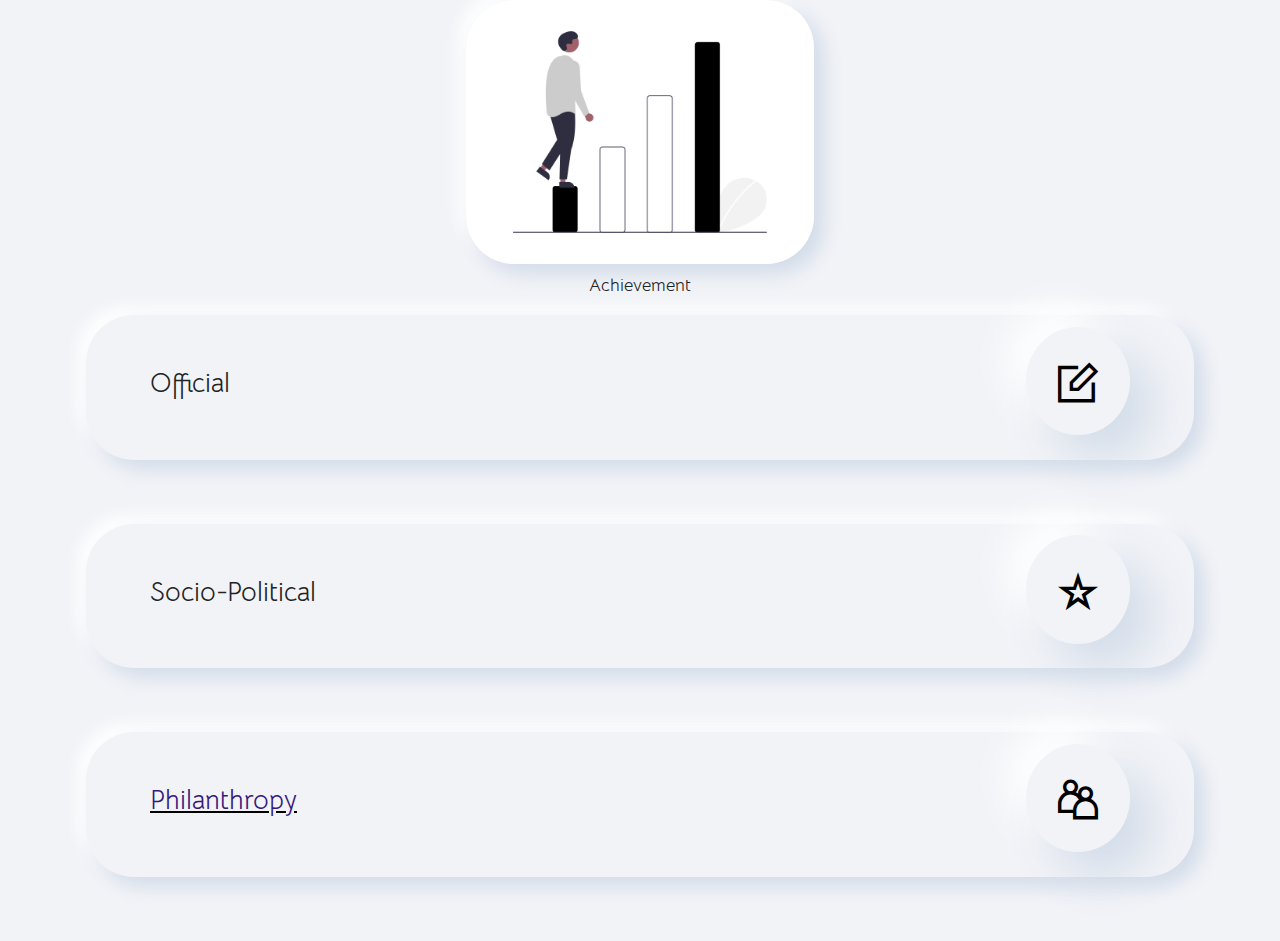
==== malami.html @ 163a373d "Add files via upload" ====
<!DOCTYPE html>
<html  lang="en">
<head>
  
  <meta charset="UTF-8">
  <meta http-equiv="X-UA-Compatible" content="IE=edge">
  
  <meta name="viewport" content="width=device-width, initial-scale=1, minimum-scale=1">
  <link rel="shortcut icon" href="assets/images/logo5.png" type="image/x-icon">
  <meta name="description" content="">
  
  
  <title>Achievements | Abubakar Malami SAN</title>
  <link rel="stylesheet" href="assets/web/assets/mobirise-icons2/mobirise2.css">
  <link rel="stylesheet" href="assets/tether/tether.min.css">
  <link rel="stylesheet" href="assets/bootstrap/css/bootstrap.min.css">
  <link rel="stylesheet" href="assets/bootstrap/css/bootstrap-grid.min.css">
  <link rel="stylesheet" href="assets/bootstrap/css/bootstrap-reboot.min.css">
  <link rel="stylesheet" href="assets/theme/css/style.css">
  <link rel="preload" href="https://fonts.googleapis.com/css?family=Bellota+Text:300,300i,400,400i,700,700i&display=swap" as="style" onload="this.onload=null;this.rel='stylesheet'">
  <noscript><link rel="stylesheet" href="https://fonts.googleapis.com/css?family=Bellota+Text:300,300i,400,400i,700,700i&display=swap"></noscript>
  <link rel="preload" as="style" href="assets/mobirise/css/mbr-additional.css"><link rel="stylesheet" href="assets/mobirise/css/mbr-additional.css" type="text/css">
  
  
  
  

</head>
<body>
  
  <section class="image1 cid-szQvU9MzqO" id="image01-j">
    
    
    <div class="container">
        <div class="row justify-content-center">
            <div class="col-12 col-lg-4">
                <div class="image-wrapper">
                    <img src="assets/images/undraw-stepping-up-g6oo-890x676.png" alt="">
                    <p class="mbr-description mbr-fonts-style mt-2 align-center display-4">
                        Achievement</p>
                </div>
            </div>
        </div>
    </div>
</section>

<section class="clients2 cid-szQvR6NR5i" id="clients02-i">
    
    
    <div class="container">
        <div class="row justify-content-center">
            <div class="col-12">
                

            </div>
            <div class="card col-12 col-md-12 col-lg-12">
                <div class="card-wrapper">

                    <div class="card-box">
                        <h4 class="card-title mbr-fonts-style mb-2 display-5"><a href="malami-official.html" class="text-black text-primary">Official</a></h4>
                        
                    </div>

                    <a href="malami-official.html"><span class="mbr-iconfont m-auto mobi-mbri-edit mobi-mbri"></span></a>


                </div>
            </div>
            <div class="card col-12 col-md-12 col-lg-12">
                <div class="card-wrapper">

                    <div class="card-box">
                        <h4 class="card-title mbr-fonts-style mb-2 display-5"><a href="malami-political.html" class="text-black">Socio-Political</a></h4>
                        
                    </div>
                    <a href="malami-political.html"><span class="mbr-iconfont m-auto mobi-mbri-star mobi-mbri"></span></a>
                </div>
            </div>
            <div class="card col-12 col-md-12 col-lg-12">
                <div class="card-wrapper">

                    <div class="card-box">
                        <h4 class="card-title mbr-fonts-style mb-2 display-5"><u><a href="malami-philantrophy.html" class="text-primary">Philanthropy</a></u><br></h4>
                        
                    </div>
                    <a href="malami-philantrophy.html"><span class="mbr-iconfont m-auto mobi-mbri-users mobi-mbri"></span></a>
                </div>
            </div>


        </div>
    </div>
</section>


<script src="assets/web/assets/jquery/jquery.min.js"></script>
  <script src="assets/popper/popper.min.js"></script>
  <script src="assets/tether/tether.min.js"></script>
  <script src="assets/bootstrap/js/bootstrap.min.js"></script>
  <script src="assets/smoothscroll/smooth-scroll.js"></script>
  <script src="assets/theme/js/script.js"></script>
  
  
  

</body>
</html>
---- assets/web/assets/mobirise-icons2/mobirise2.css ----
@font-face {
  font-family: 'Moririse2';
  font-display: swap;
  src:  url('mobirise2.eot?f2bix4');
  src:  url('mobirise2.eot?f2bix4#iefix') format('embedded-opentype'),
    url('mobirise2.ttf?f2bix4') format('truetype'),
    url('mobirise2.woff?f2bix4') format('woff'),
    url('mobirise2.svg?f2bix4#mobirise2') format('svg');
  font-weight: normal;
  font-style: normal;
}

[class^="mobi-"], [class*=" mobi-"] {
  /* use !important to prevent issues with browser extensions that change fonts */
  font-family: 'Moririse2' !important;
  speak: none;
  font-style: normal;
  font-weight: normal;
  font-variant: normal;
  text-transform: none;
  line-height: 1;

  /* Better Font Rendering =========== */
  -webkit-font-smoothing: antialiased;
  -moz-osx-font-smoothing: grayscale;
}

.mobi-mbri-add-submenu:before {
  content: "\e900";
}
.mobi-mbri-alert:before {
  content: "\e901";
}
.mobi-mbri-align-center:before {
  content: "\e902";
}
.mobi-mbri-align-justify:before {
  content: "\e903";
}
.mobi-mbri-align-left:before {
  content: "\e904";
}
.mobi-mbri-align-right:before {
  content: "\e905";
}
.mobi-mbri-android:before {
  content: "\e906";
}
.mobi-mbri-apple:before {
  content: "\e907";
}
.mobi-mbri-arrow-down:before {
  content: "\e908";
}
.mobi-mbri-arrow-next:before {
  content: "\e909";
}
.mobi-mbri-arrow-prev:before {
  content: "\e90a";
}
.mobi-mbri-arrow-up:before {
  content: "\e90b";
}
.mobi-mbri-bold:before {
  content: "\e90c";
}
.mobi-mbri-bookmark:before {
  content: "\e90d";
}
.mobi-mbri-bootstrap:before {
  content: "\e90e";
}
.mobi-mbri-briefcase:before {
  content: "\e90f";
}
.mobi-mbri-browse:before {
  content: "\e910";
}
.mobi-mbri-bulleted-list:before {
  content: "\e911";
}
.mobi-mbri-calendar:before {
  content: "\e912";
}
.mobi-mbri-camera:before {
  content: "\e913";
}
.mobi-mbri-cart-add:before {
  content: "\e914";
}
.mobi-mbri-cart-full:before {
  content: "\e915";
}
.mobi-mbri-cash:before {
  content: "\e916";
}
.mobi-mbri-change-style:before {
  content: "\e917";
}
.mobi-mbri-chat:before {
  content: "\e918";
}
.mobi-mbri-clock:before {
  content: "\e919";
}
.mobi-mbri-close:before {
  content: "\e91a";
}
.mobi-mbri-cloud:before {
  content: "\e91b";
}
.mobi-mbri-code:before {
  content: "\e91c";
}
.mobi-mbri-contact-form:before {
  content: "\e91d";
}
.mobi-mbri-credit-card:before {
  content: "\e91e";
}
.mobi-mbri-cursor-click:before {
  content: "\e91f";
}
.mobi-mbri-cust-feedback:before {
  content: "\e920";
}
.mobi-mbri-database:before {
  content: "\e921";
}
.mobi-mbri-delivery:before {
  content: "\e922";
}
.mobi-mbri-desktop:before {
  content: "\e923";
}
.mobi-mbri-devices:before {
  content: "\e924";
}
.mobi-mbri-down:before {
  content: "\e925";
}
.mobi-mbri-download-2:before {
  content: "\e926";
}
.mobi-mbri-download:before {
  content: "\e927";
}
.mobi-mbri-drag-n-drop-2:before {
  content: "\e928";
}
.mobi-mbri-drag-n-drop:before {
  content: "\e929";
}
.mobi-mbri-edit-2:before {
  content: "\e92a";
}
.mobi-mbri-edit:before {
  content: "\e92b";
}
.mobi-mbri-error:before {
  content: "\e92c";
}
.mobi-mbri-extension:before {
  content: "\e92d";
}
.mobi-mbri-features:before {
  content: "\e92e";
}
.mobi-mbri-file:before {
  content: "\e92f";
}
.mobi-mbri-flag:before {
  content: "\e930";
}
.mobi-mbri-folder:before {
  content: "\e931";
}
.mobi-mbri-gift:before {
  content: "\e932";
}
.mobi-mbri-github:before {
  content: "\e933";
}
.mobi-mbri-globe-2:before {
  content: "\e934";
}
.mobi-mbri-globe:before {
  content: "\e935";
}
.mobi-mbri-growing-chart:before {
  content: "\e936";
}
.mobi-mbri-hearth:before {
  content: "\e937";
}
.mobi-mbri-help:before {
  content: "\e938";
}
.mobi-mbri-home:before {
  content: "\e939";
}
.mobi-mbri-hot-cup:before {
  content: "\e93a";
}
.mobi-mbri-idea:before {
  content: "\e93b";
}
.mobi-mbri-image-gallery:before {
  content: "\e93c";
}
.mobi-mbri-image-slider:before {
  content: "\e93d";
}
.mobi-mbri-info:before {
  content: "\e93e";
}
.mobi-mbri-italic:before {
  content: "\e93f";
}
.mobi-mbri-key:before {
  content: "\e940";
}
.mobi-mbri-laptop:before {
  content: "\e941";
}
.mobi-mbri-layers:before {
  content: "\e942";
}
.mobi-mbri-left-right:before {
  content: "\e943";
}
.mobi-mbri-left:before {
  content: "\e944";
}
.mobi-mbri-letter:before {
  content: "\e945";
}
.mobi-mbri-like:before {
  content: "\e946";
}
.mobi-mbri-link:before {
  content: "\e947";
}
.mobi-mbri-lock:before {
  content: "\e948";
}
.mobi-mbri-login:before {
  content: "\e949";
}
.mobi-mbri-logout:before {
  content: "\e94a";
}
.mobi-mbri-magic-stick:before {
  content: "\e94b";
}
.mobi-mbri-map-pin:before {
  content: "\e94c";
}
.mobi-mbri-menu:before {
  content: "\e94d";
}
.mobi-mbri-mobile-2:before {
  content: "\e94e";
}
.mobi-mbri-mobile-horizontal:before {
  content: "\e94f";
}
.mobi-mbri-mobile:before {
  content: "\e950";
}
.mobi-mbri-mobirise:before {
  content: "\e951";
}
.mobi-mbri-more-horizontal:before {
  content: "\e952";
}
.mobi-mbri-more-vertical:before {
  content: "\e953";
}
.mobi-mbri-music:before {
  content: "\e954";
}
.mobi-mbri-new-file:before {
  content: "\e955";
}
.mobi-mbri-numbered-list:before {
  content: "\e956";
}
.mobi-mbri-opened-folder:before {
  content: "\e957";
}
.mobi-mbri-pages:before {
  content: "\e958";
}
.mobi-mbri-paper-plane:before {
  content: "\e959";
}
.mobi-mbri-paperclip:before {
  content: "\e95a";
}
.mobi-mbri-phone:before {
  content: "\e95b";
}
.mobi-mbri-photo:before {
  content: "\e95c";
}
.mobi-mbri-photos:before {
  content: "\e95d";
}
.mobi-mbri-pin:before {
  content: "\e95e";
}
.mobi-mbri-play:before {
  content: "\e95f";
}
.mobi-mbri-plus:before {
  content: "\e960";
}
.mobi-mbri-preview:before {
  content: "\e961";
}
.mobi-mbri-print:before {
  content: "\e962";
}
.mobi-mbri-protect:before {
  content: "\e963";
}
.mobi-mbri-question:before {
  content: "\e964";
}
.mobi-mbri-quote-left:before {
  content: "\e965";
}
.mobi-mbri-quote-right:before {
  content: "\e966";
}
.mobi-mbri-redo:before {
  content: "\e967";
}
.mobi-mbri-refresh:before {
  content: "\e968";
}
.mobi-mbri-responsive-2:before {
  content: "\e969";
}
.mobi-mbri-responsive:before {
  content: "\e96a";
}
.mobi-mbri-right:before {
  content: "\e96b";
}
.mobi-mbri-rocket:before {
  content: "\e96c";
}
.mobi-mbri-sad-face:before {
  content: "\e96d";
}
.mobi-mbri-sale:before {
  content: "\e96e";
}
.mobi-mbri-save:before {
  content: "\e96f";
}
.mobi-mbri-search:before {
  content: "\e970";
}
.mobi-mbri-setting-2:before {
  content: "\e971";
}
.mobi-mbri-setting-3:before {
  content: "\e972";
}
.mobi-mbri-setting:before {
  content: "\e973";
}
.mobi-mbri-share:before {
  content: "\e974";
}
.mobi-mbri-shopping-bag:before {
  content: "\e975";
}
.mobi-mbri-shopping-basket:before {
  content: "\e976";
}
.mobi-mbri-shopping-cart:before {
  content: "\e977";
}
.mobi-mbri-sites:before {
  content: "\e978";
}
.mobi-mbri-smile-face:before {
  content: "\e979";
}
.mobi-mbri-speed:before {
  content: "\e97a";
}
.mobi-mbri-star:before {
  content: "\e97b";
}
.mobi-mbri-success:before {
  content: "\e97c";
}
.mobi-mbri-sun:before {
  content: "\e97d";
}
.mobi-mbri-sun2:before {
  content: "\e97e";
}
.mobi-mbri-tablet-vertical:before {
  content: "\e97f";
}
.mobi-mbri-tablet:before {
  content: "\e980";
}
.mobi-mbri-target:before {
  content: "\e981";
}
.mobi-mbri-timer:before {
  content: "\e982";
}
.mobi-mbri-to-ftp:before {
  content: "\e983";
}
.mobi-mbri-to-local-drive:before {
  content: "\e984";
}
.mobi-mbri-touch-swipe:before {
  content: "\e985";
}
.mobi-mbri-touch:before {
  content: "\e986";
}
.mobi-mbri-trash:before {
  content: "\e987";
}
.mobi-mbri-underline:before {
  content: "\e988";
}
.mobi-mbri-undo:before {
  content: "\e989";
}
.mobi-mbri-unlink:before {
  content: "\e98a";
}
.mobi-mbri-unlock:before {
  content: "\e98b";
}
.mobi-mbri-up-down:before {
  content: "\e98c";
}
.mobi-mbri-up:before {
  content: "\e98d";
}
.mobi-mbri-update:before {
  content: "\e98e";
}
.mobi-mbri-upload-2:before {
  content: "\e98f";
}
.mobi-mbri-upload:before {
  content: "\e990";
}
.mobi-mbri-user-2:before {
  content: "\e991";
}
.mobi-mbri-user:before {
  content: "\e992";
}
.mobi-mbri-users:before {
  content: "\e993";
}
.mobi-mbri-video-play:before {
  content: "\e994";
}
.mobi-mbri-video:before {
  content: "\e995";
}
.mobi-mbri-watch:before {
  content: "\e996";
}
.mobi-mbri-website-theme-2:before {
  content: "\e997";
}
.mobi-mbri-website-theme:before {
  content: "\e998";
}
.mobi-mbri-wifi:before {
  content: "\e999";
}
.mobi-mbri-windows:before {
  content: "\e99a";
}
.mobi-mbri-zoom-in:before {
  content: "\e99b";
}
.mobi-mbri-zoom-out:before {
  content: "\e99c";
}
---- assets/theme/css/style.css ----
@charset "UTF-8";
section {
  background-color: #ffffff;
}

body {
  font-style: normal;
  line-height: 1.5;
  font-weight: 400;
  color: #232323;
  position: relative;
}

section,
.container,
.container-fluid {
  position: relative;
  word-wrap: break-word;
}

a.mbr-iconfont:hover {
  text-decoration: none;
}

.article .lead p,
.article .lead ul,
.article .lead ol,
.article .lead pre,
.article .lead blockquote {
  margin-bottom: 0;
}

a {
  font-style: normal;
  font-weight: 400;
  cursor: pointer;
}
a, a:hover {
  text-decoration: none;
}

.mbr-section-title {
  font-style: normal;
  line-height: 1.3;
}

.mbr-section-subtitle {
  line-height: 1.3;
}

.mbr-text {
  font-style: normal;
  line-height: 1.7;
}

h1,
h2,
h3,
h4,
h5,
h6,
.display-1,
.display-2,
.display-4,
.display-5,
.display-7,
span,
p,
a {
  line-height: 1;
  word-break: break-word;
  word-wrap: break-word;
  font-weight: 400;
}

b,
strong {
  font-weight: bold;
}

input:-webkit-autofill, input:-webkit-autofill:hover, input:-webkit-autofill:focus, input:-webkit-autofill:active {
  transition-delay: 9999s;
  -webkit-transition-property: background-color, color;
  transition-property: background-color, color;
}

textarea[type=hidden] {
  display: none;
}

section {
  background-position: 50% 50%;
  background-repeat: no-repeat;
  background-size: cover;
}
section .mbr-background-video,
section .mbr-background-video-preview {
  position: absolute;
  bottom: 0;
  left: 0;
  right: 0;
  top: 0;
}

.hidden {
  visibility: hidden;
}

.mbr-z-index20 {
  z-index: 20;
}

/*! Base colors */
.mbr-white {
  color: #ffffff;
}

.mbr-black {
  color: #111111;
}

.mbr-bg-white {
  background-color: #ffffff;
}

.mbr-bg-black {
  background-color: #000000;
}

/*! Text-aligns */
.align-left {
  text-align: left;
}

.align-center {
  text-align: center;
}

.align-right {
  text-align: right;
}
  @media (max-width: 767px) {
    .align-left, .align-right {
        text-align: center;
    }
}

/*! Font-weight  */
.mbr-light {
  font-weight: 300;
}

.mbr-regular {
  font-weight: 400;
}

.mbr-semibold {
  font-weight: 500;
}

.mbr-bold {
  font-weight: 700;
}

/*! Media  */
.media-content {
  flex-basis: 100%;
}

.media-container-row {
  display: flex;
  flex-direction: row;
  flex-wrap: wrap;
  justify-content: center;
  align-content: center;
  align-items: start;
}
.media-container-row .media-size-item {
  width: 400px;
}

.media-container-column {
  display: flex;
  flex-direction: column;
  flex-wrap: wrap;
  justify-content: center;
  align-content: center;
  align-items: stretch;
}
.media-container-column > * {
  width: 100%;
}

@media (min-width: 992px) {
  .media-container-row {
    flex-wrap: nowrap;
  }
}
figure {
  margin-bottom: 0;
  overflow: hidden;
}

figure[mbr-media-size] {
  transition: width 0.1s;
}

img,
iframe {
  display: block;
  width: 100%;
}

.card {
  background-color: transparent;
  border: none;
}

.card-box {
  width: 100%;
}

.card-img {
  text-align: center;
  flex-shrink: 0;
  -webkit-flex-shrink: 0;
}

.media {
  max-width: 100%;
  margin: 0 auto;
}

.mbr-figure {
  align-self: center;
}

.media-container > div {
  max-width: 100%;
}

.mbr-figure img,
.card-img img {
  width: 100%;
}

@media (max-width: 991px) {
  .media-size-item {
    width: auto !important;
  }

  .media {
    width: auto;
  }

  .mbr-figure {
    width: 100% !important;
  }
}
/*! Buttons */
.mbr-section-btn {
  margin-left: -0.6rem;
  margin-right: -0.6rem;
  font-size: 0;
}

.btn {
  font-weight: 700;
  border-width: 1px;
  font-style: normal;
  margin: 0.6rem 0.6rem;
  white-space: normal;
  transition: all 0.2s ease-in-out;
  display: inline-flex;
  align-items: center;
  justify-content: center;
  word-break: break-word;
}

.btn-sm {
  font-weight: 700;
  letter-spacing: 0px;
  transition: all 0.3s ease-in-out;
}

.btn-md {
  font-weight: 700;
  letter-spacing: 0px;
  transition: all 0.3s ease-in-out;
}

.btn-lg {
  font-weight: 700;
  letter-spacing: 0px;
  transition: all 0.3s ease-in-out;
}

.btn-form {
  margin: 0;
}
.btn-form:hover {
  cursor: pointer;
}

nav .mbr-section-btn {
  margin-left: 0rem;
  margin-right: 0rem;
}

/*! Btn icon margin */
.btn .mbr-iconfont,
.btn.btn-sm .mbr-iconfont {
  order: 1;
  cursor: pointer;
  margin-left: 0.5rem;
  vertical-align: sub;
}

.btn.btn-md .mbr-iconfont,
.btn.btn-md .mbr-iconfont {
  margin-left: 0.8rem;
}

.mbr-regular {
  font-weight: 400;
}

.mbr-semibold {
  font-weight: 500;
}

.mbr-bold {
  font-weight: 700;
}

[type=submit] {
  -webkit-appearance: none;
}

/*! Full-screen */
.mbr-fullscreen .mbr-overlay {
  min-height: 100vh;
}

.mbr-fullscreen {
  display: flex;
  display: -moz-flex;
  display: -ms-flex;
  display: -o-flex;
  align-items: center;
  min-height: 100vh;
  padding-top: 3rem;
  padding-bottom: 3rem;
}

/*! Map */
.map {
  height: 25rem;
  position: relative;
}
.map iframe {
  width: 100%;
  height: 100%;
}

/*! Scroll to top arrow */
.mbr-arrow-up {
  bottom: 25px;
  right: 90px;
  position: fixed;
  text-align: right;
  z-index: 5000;
  color: #ffffff;
  font-size: 22px;
}

.mbr-arrow-up a {
  background: rgba(0, 0, 0, 0.2);
  border-radius: 50%;
  color: #fff;
  display: inline-block;
  height: 60px;
  width: 60px;
  border: 2px solid #fff;
  outline-style: none !important;
  position: relative;
  text-decoration: none;
  transition: all 0.3s ease-in-out;
  cursor: pointer;
  text-align: center;
}
.mbr-arrow-up a:hover {
  background-color: rgba(0, 0, 0, 0.4);
}
.mbr-arrow-up a i {
  line-height: 60px;
}

.mbr-arrow-up-icon {
  display: block;
  color: #fff;
}

.mbr-arrow-up-icon::before {
  content: "›";
  display: inline-block;
  font-family: serif;
  font-size: 22px;
  line-height: 1;
  font-style: normal;
  position: relative;
  top: 6px;
  left: -4px;
  transform: rotate(-90deg);
}

/*! Arrow Down */
.mbr-arrow {
  position: absolute;
  bottom: 45px;
  left: 50%;
  width: 60px;
  height: 60px;
  cursor: pointer;
  background-color: rgba(80, 80, 80, 0.5);
  border-radius: 50%;
  transform: translateX(-50%);
}
@media (max-width: 767px) {
  .mbr-arrow {
    display: none;
  }
}
.mbr-arrow > a {
  display: inline-block;
  text-decoration: none;
  outline-style: none;
  -webkit-animation: arrowdown 1.7s ease-in-out infinite;
          animation: arrowdown 1.7s ease-in-out infinite;
  color: #ffffff;
}
.mbr-arrow > a > i {
  position: absolute;
  top: -2px;
  left: 15px;
  font-size: 2rem;
}

#scrollToTop a i::before {
  content: "";
  position: absolute;
  display: block;
  border-bottom: 2.5px solid #fff;
  border-left: 2.5px solid #fff;
  width: 27.8%;
  height: 27.8%;
  left: 50%;
  top: 51%;
  transform: translateY(-30%) translateX(-50%) rotate(135deg);
}

@keyframes arrowdown {
  0% {
    transform: translateY(0px);
  }
  50% {
    transform: translateY(-5px);
  }
  100% {
    transform: translateY(0px);
  }
}
@-webkit-keyframes arrowdown {
  0% {
    transform: translateY(0px);
  }
  50% {
    transform: translateY(-5px);
  }
  100% {
    transform: translateY(0px);
  }
}
@media (max-width: 500px) {
  .mbr-arrow-up {
    left: 0;
    right: 0;
    text-align: center;
  }
}
/*Gradients animation*/
@keyframes gradient-animation {
  from {
    background-position: 0% 100%;
    -webkit-animation-timing-function: ease-in-out;
            animation-timing-function: ease-in-out;
  }
  to {
    background-position: 100% 0%;
    -webkit-animation-timing-function: ease-in-out;
            animation-timing-function: ease-in-out;
  }
}
@-webkit-keyframes gradient-animation {
  from {
    background-position: 0% 100%;
    -webkit-animation-timing-function: ease-in-out;
            animation-timing-function: ease-in-out;
  }
  to {
    background-position: 100% 0%;
    -webkit-animation-timing-function: ease-in-out;
            animation-timing-function: ease-in-out;
  }
}
.bg-gradient {
  background-size: 200% 200%;
  animation: gradient-animation 5s infinite alternate;
  -webkit-animation: gradient-animation 5s infinite alternate;
}

.menu .navbar-brand {
  display: -webkit-flex;
}
.menu .navbar-brand span {
  display: flex;
  display: -webkit-flex;
}
.menu .navbar-brand .navbar-caption-wrap {
  display: -webkit-flex;
}
.menu .navbar-brand .navbar-logo img {
  display: -webkit-flex;
  width: auto;
}
@media (min-width: 768px) and (max-width: 991px) {
  .menu .navbar-toggleable-sm .navbar-nav {
    display: -ms-flexbox;
  }
}
@media (max-width: 991px) {
  .menu .navbar-collapse {
    max-height: 93.5vh;
  }
  .menu .navbar-collapse.show {
    overflow: auto;
  }
}
@media (min-width: 992px) {
  .menu .navbar-nav.nav-dropdown {
    display: -webkit-flex;
  }
  .menu .navbar-toggleable-sm .navbar-collapse {
    display: -webkit-flex !important;
  }
  .menu .collapsed .navbar-collapse {
    max-height: 93.5vh;
  }
  .menu .collapsed .navbar-collapse.show {
    overflow: auto;
  }
}
@media (max-width: 767px) {
  .menu .navbar-collapse {
    max-height: 80vh;
  }
}

.nav-link .mbr-iconfont {
  margin-right: 0.5rem;
}

.navbar {
  display: -webkit-flex;
  -webkit-flex-wrap: wrap;
  -webkit-align-items: center;
  -webkit-justify-content: space-between;
}

.navbar-collapse {
  -webkit-flex-basis: 100%;
  -webkit-flex-grow: 1;
  -webkit-align-items: center;
}

.nav-dropdown .link {
  padding: 0.667em 1.667em !important;
  margin: 0 !important;
}

.nav {
  display: -webkit-flex;
  -webkit-flex-wrap: wrap;
}

.row {
  display: -webkit-flex;
  -webkit-flex-wrap: wrap;
}

.justify-content-center {
  -webkit-justify-content: center;
}

.form-inline {
  display: -webkit-flex;
}

.card-wrapper {
  -webkit-flex: 1;
}

.carousel-control {
  z-index: 10;
  display: -webkit-flex;
}

.carousel-controls {
  display: -webkit-flex;
}

.media {
  display: -webkit-flex;
}

.form-group:focus {
  outline: none;
}

.jq-selectbox__select {
  padding: 7px 0;
  position: relative;
}

.jq-selectbox__dropdown {
  overflow: hidden;
  border-radius: 10px;
  position: absolute;
  top: 100%;
  left: 0 !important;
  width: 100% !important;
}

.jq-selectbox__trigger-arrow {
  right: 0;
  transform: translateY(-50%);
}

.jq-selectbox li {
  padding: 1.07em 0.5em;
}

input[type=range] {
  padding-left: 0 !important;
  padding-right: 0 !important;
}

.modal-dialog,
.modal-content {
  height: 100%;
}

.modal-dialog .carousel-inner {
  height: calc(100vh - 1.75rem);
}
@media (max-width: 575px) {
  .modal-dialog .carousel-inner {
    height: calc(100vh - 1rem);
  }
}

.carousel-item {
  text-align: center;
}

.carousel-item img {
  margin: auto;
}

.navbar-toggler {
  align-self: flex-start;
  padding: 0.25rem 0.75rem;
  font-size: 1.25rem;
  line-height: 1;
  background: transparent;
  border: 1px solid transparent;
  border-radius: 0.25rem;
}

.navbar-toggler:focus,
.navbar-toggler:hover {
  text-decoration: none;
}

.navbar-toggler-icon {
  display: inline-block;
  width: 1.5em;
  height: 1.5em;
  vertical-align: middle;
  content: "";
  background: no-repeat center center;
  background-size: 100% 100%;
}

.navbar-toggler-left {
  position: absolute;
  left: 1rem;
}

.navbar-toggler-right {
  position: absolute;
  right: 1rem;
}

.card-img {
  width: auto;
}

.menu .navbar.collapsed:not(.beta-menu) {
  flex-direction: column;
}

.carousel-item.active,
.carousel-item-next,
.carousel-item-prev {
  display: flex;
}

.note-air-layout .dropup .dropdown-menu,
.note-air-layout .navbar-fixed-bottom .dropdown .dropdown-menu {
  bottom: initial !important;
}

html,
body {
  height: auto;
  min-height: 100vh;
}

.dropup .dropdown-toggle::after {
  display: none;
}

.form-asterisk {
  font-family: initial;
  position: absolute;
  top: -2px;
  font-weight: normal;
}

.form-control-label {
  position: relative;
  cursor: pointer;
  margin-bottom: 0.357em;
  padding: 0;
}

.alert {
  color: #ffffff;
  border-radius: 0;
  border: 0;
  font-size: 1.1rem;
  line-height: 1.5;
  margin-bottom: 1.875rem;
  padding: 1.25rem;
  position: relative;
  text-align: center;
}
.alert.alert-form::after {
  background-color: inherit;
  bottom: -7px;
  content: "";
  display: block;
  height: 14px;
  left: 50%;
  margin-left: -7px;
  position: absolute;
  transform: rotate(45deg);
  width: 14px;
}

.form-control {
  background-color: #ffffff;
  background-clip: border-box;
  color: #232323;
  line-height: 1rem !important;
  height: auto;
  padding: 0.6rem 1.2rem;
  transition: border-color 0.25s ease 0s;
  border: 1px solid transparent !important;
  border-radius: 4px;
  box-shadow: rgba(0, 0, 0, 0.07) 0px 1px 1px 0px, rgba(0, 0, 0, 0.07) 0px 1px 3px 0px, rgba(0, 0, 0, 0.03) 0px 0px 0px 1px;
}
.form-active .form-control:invalid {
  border-color: red;
}

form .row {
  margin-left: -0.6rem;
  margin-right: -0.6rem;
}
form .row [class*=col] {
  padding-left: 0.6rem;
  padding-right: 0.6rem;
}

form .mbr-section-btn {
  margin: 0;
  padding-left: 0.6rem;
  padding-right: 0.6rem;
}

form .btn {
  display: flex;
  padding: 0.6rem 1.2rem;
  margin: 0;
}

form .form-check-input {
  margin-top: 0.5;
}

textarea.form-control {
  line-height: 1.5rem !important;
}

.form-group {
  margin-bottom: 1.2rem;
}

.form-control,
form .btn {
  min-height: 48px;
}

.gdpr-block label span.textGDPR input[name=gdpr] {
  top: 7px;
}

.form-control:focus {
  box-shadow: none;
}

:focus {
  outline: none;
}

.mbr-overlay {
  background-color: #000;
  bottom: 0;
  left: 0;
  opacity: 0.5;
  position: absolute;
  right: 0;
  top: 0;
  z-index: 0;
  pointer-events: none;
}

blockquote {
  font-style: italic;
  padding: 3rem;
  font-size: 1.09rem;
  position: relative;
  border-left: 3px solid;
}

ul,
ol,
pre,
blockquote {
  margin-bottom: 2.3125rem;
}

.mt-4 {
  margin-top: 2rem !important;
}

.mb-4 {
  margin-bottom: 2rem !important;
}
@media (max-width: 992px) {
.md-pb {
margin-bottom: 2rem;
}
}


@media (min-width: 992px) {
  .container {
    padding-left: 16px;
    padding-right: 16px;
  }

  .row {
    margin-left: -16px;
    margin-right: -16px;
  }
  .row > [class*=col] {
    padding-left: 16px;
    padding-right: 16px;
  }
}
@media (min-width: 768px) {
  .container-fluid {
    padding-left: 32px;
    padding-right: 32px;
  }
}
@media (min-width: 768px) and (max-width: 991px) {
  .mbr-container {
    padding-left: 32px;
    padding-right: 32px;
  }
}
@media (max-width: 767px) {
  .mbr-container {
    padding-left: 16px;
    padding-right: 16px;
  }
}
.card-wrapper,
.item-wrapper {
  overflow: hidden;
}

.app-video-wrapper > img {
  opacity: 1;
}
---- assets/mobirise/css/mbr-additional.css ----
body {
  font-family: Bellota Text;
}
.display-1 {
  font-family: 'Bellota Text', display;
  font-size: 4rem;
  line-height: 1.1;
}
.display-1 > .mbr-iconfont {
  font-size: 5rem;
}
.display-2 {
  font-family: 'Bellota Text', display;
  font-size: 2.8rem;
  line-height: 1.1;
}
.display-2 > .mbr-iconfont {
  font-size: 3.5rem;
}
.display-4 {
  font-family: 'Bellota Text', display;
  font-size: 1.1rem;
  line-height: 1.5;
}
.display-4 > .mbr-iconfont {
  font-size: 1.375rem;
}
.display-5 {
  font-family: 'Bellota Text', display;
  font-size: 1.7rem;
  line-height: 1.5;
}
.display-5 > .mbr-iconfont {
  font-size: 2.125rem;
}
.display-7 {
  font-family: 'Bellota Text', display;
  font-size: 1.2rem;
  line-height: 1.5;
}
.display-7 > .mbr-iconfont {
  font-size: 1.5rem;
}
/* ---- Fluid typography for mobile devices ---- */
/* 1.4 - font scale ratio ( bootstrap == 1.42857 ) */
/* 100vw - current viewport width */
/* (48 - 20)  48 == 48rem == 768px, 20 == 20rem == 320px(minimal supported viewport) */
/* 0.65 - min scale variable, may vary */
@media (max-width: 992px) {
  .display-1 {
    font-size: 3.2rem;
  }
}
@media (max-width: 768px) {
  .display-1 {
    font-size: 2.8rem;
    font-size: calc( 2.05rem + (4 - 2.05) * ((100vw - 20rem) / (48 - 20)));
    line-height: calc( 1.1 * (2.05rem + (4 - 2.05) * ((100vw - 20rem) / (48 - 20))));
  }
  .display-2 {
    font-size: 2.24rem;
    font-size: calc( 1.63rem + (2.8 - 1.63) * ((100vw - 20rem) / (48 - 20)));
    line-height: calc( 1.3 * (1.63rem + (2.8 - 1.63) * ((100vw - 20rem) / (48 - 20))));
  }
  .display-4 {
    font-size: 0.88rem;
    font-size: calc( 1.0350000000000001rem + (1.1 - 1.0350000000000001) * ((100vw - 20rem) / (48 - 20)));
    line-height: calc( 1.4 * (1.0350000000000001rem + (1.1 - 1.0350000000000001) * ((100vw - 20rem) / (48 - 20))));
  }
  .display-5 {
    font-size: 1.36rem;
    font-size: calc( 1.245rem + (1.7 - 1.245) * ((100vw - 20rem) / (48 - 20)));
    line-height: calc( 1.4 * (1.245rem + (1.7 - 1.245) * ((100vw - 20rem) / (48 - 20))));
  }
  .display-7 {
    font-size: 0.96rem;
    font-size: calc( 1.07rem + (1.2 - 1.07) * ((100vw - 20rem) / (48 - 20)));
    line-height: calc( 1.4 * (1.07rem + (1.2 - 1.07) * ((100vw - 20rem) / (48 - 20))));
  }
}
/* Buttons */
.btn {
  padding: 0.6rem 1.2rem;
  border-radius: 4px;
}
.btn-sm {
  padding: 0.6rem 1.2rem;
  border-radius: 4px;
}
.btn-md {
  padding: 0.6rem 1.2rem;
  border-radius: 4px;
}
.btn-lg {
  padding: 1rem 2.6rem;
  border-radius: 4px;
}
.bg-primary {
  background-color: #36187d !important;
}
.bg-success {
  background-color: #35b8fc !important;
}
.bg-info {
  background-color: #47b5ed !important;
}
.bg-warning {
  background-color: #6c758f !important;
}
.bg-danger {
  background-color: #36187d !important;
}
.btn-primary,
.btn-primary:active {
  background-color: #36187d !important;
  border-color: #36187d !important;
  color: #ffffff !important;
}
.btn-primary:hover,
.btn-primary:focus,
.btn-primary.focus,
.btn-primary.active {
  color: #ffffff !important;
  background-color: #241052 !important;
  border-color: #241052 !important;
}
.btn-primary.disabled,
.btn-primary:disabled {
  color: #ffffff !important;
  background-color: #241052 !important;
  border-color: #241052 !important;
}
.btn-secondary,
.btn-secondary:active {
  background-color: #ea2396 !important;
  border-color: #ea2396 !important;
  color: #ffffff !important;
}
.btn-secondary:hover,
.btn-secondary:focus,
.btn-secondary.focus,
.btn-secondary.active {
  color: #ffffff !important;
  background-color: #c7137b !important;
  border-color: #c7137b !important;
}
.btn-secondary.disabled,
.btn-secondary:disabled {
  color: #ffffff !important;
  background-color: #c7137b !important;
  border-color: #c7137b !important;
}
.btn-info,
.btn-info:active {
  background-color: #47b5ed !important;
  border-color: #47b5ed !important;
  color: #ffffff !important;
}
.btn-info:hover,
.btn-info:focus,
.btn-info.focus,
.btn-info.active {
  color: #ffffff !important;
  background-color: #19a2e8 !important;
  border-color: #19a2e8 !important;
}
.btn-info.disabled,
.btn-info:disabled {
  color: #ffffff !important;
  background-color: #19a2e8 !important;
  border-color: #19a2e8 !important;
}
.btn-success,
.btn-success:active {
  background-color: #35b8fc !important;
  border-color: #35b8fc !important;
  color: #ffffff !important;
}
.btn-success:hover,
.btn-success:focus,
.btn-success.focus,
.btn-success.active {
  color: #ffffff !important;
  background-color: #04a6fa !important;
  border-color: #04a6fa !important;
}
.btn-success.disabled,
.btn-success:disabled {
  color: #ffffff !important;
  background-color: #04a6fa !important;
  border-color: #04a6fa !important;
}
.btn-warning,
.btn-warning:active {
  background-color: #6c758f !important;
  border-color: #6c758f !important;
  color: #ffffff !important;
}
.btn-warning:hover,
.btn-warning:focus,
.btn-warning.focus,
.btn-warning.active {
  color: #ffffff !important;
  background-color: #565d72 !important;
  border-color: #565d72 !important;
}
.btn-warning.disabled,
.btn-warning:disabled {
  color: #ffffff !important;
  background-color: #565d72 !important;
  border-color: #565d72 !important;
}
.btn-danger,
.btn-danger:active {
  background-color: #36187d !important;
  border-color: #36187d !important;
  color: #ffffff !important;
}
.btn-danger:hover,
.btn-danger:focus,
.btn-danger.focus,
.btn-danger.active {
  color: #ffffff !important;
  background-color: #241052 !important;
  border-color: #241052 !important;
}
.btn-danger.disabled,
.btn-danger:disabled {
  color: #ffffff !important;
  background-color: #241052 !important;
  border-color: #241052 !important;
}
.btn-white,
.btn-white:active {
  background-color: #fafafa !important;
  border-color: #fafafa !important;
  color: #7a7a7a !important;
}
.btn-white:hover,
.btn-white:focus,
.btn-white.focus,
.btn-white.active {
  color: #616161 !important;
  background-color: #e1e1e1 !important;
  border-color: #e1e1e1 !important;
}
.btn-white.disabled,
.btn-white:disabled {
  color: #7a7a7a !important;
  background-color: #e1e1e1 !important;
  border-color: #e1e1e1 !important;
}
.btn-black,
.btn-black:active {
  background-color: #232323 !important;
  border-color: #232323 !important;
  color: #ffffff !important;
}
.btn-black:hover,
.btn-black:focus,
.btn-black.focus,
.btn-black.active {
  color: #ffffff !important;
  background-color: #0a0a0a !important;
  border-color: #0a0a0a !important;
}
.btn-black.disabled,
.btn-black:disabled {
  color: #ffffff !important;
  background-color: #0a0a0a !important;
  border-color: #0a0a0a !important;
}
.btn-primary-outline,
.btn-primary-outline:active {
  background-color: transparent !important;
  border-color: transparent;
  color: #36187d;
}
.btn-primary-outline:hover,
.btn-primary-outline:focus,
.btn-primary-outline.focus,
.btn-primary-outline.active {
  color: #170a34 !important;
  background-color: transparent!important;
  border-color: transparent!important;
  box-shadow: none!important;
}
.btn-primary-outline.disabled,
.btn-primary-outline:disabled {
  color: #ffffff !important;
  background-color: #36187d !important;
  border-color: #36187d !important;
}
.btn-secondary-outline,
.btn-secondary-outline:active {
  background-color: transparent !important;
  border-color: transparent;
  color: #ea2396;
}
.btn-secondary-outline:hover,
.btn-secondary-outline:focus,
.btn-secondary-outline.focus,
.btn-secondary-outline.active {
  color: #a61067 !important;
  background-color: transparent!important;
  border-color: transparent!important;
  box-shadow: none!important;
}
.btn-secondary-outline.disabled,
.btn-secondary-outline:disabled {
  color: #ffffff !important;
  background-color: #ea2396 !important;
  border-color: #ea2396 !important;
}
.btn-info-outline,
.btn-info-outline:active {
  background-color: transparent !important;
  border-color: transparent;
  color: #47b5ed;
}
.btn-info-outline:hover,
.btn-info-outline:focus,
.btn-info-outline.focus,
.btn-info-outline.active {
  color: #148cca !important;
  background-color: transparent!important;
  border-color: transparent!important;
  box-shadow: none!important;
}
.btn-info-outline.disabled,
.btn-info-outline:disabled {
  color: #ffffff !important;
  background-color: #47b5ed !important;
  border-color: #47b5ed !important;
}
.btn-success-outline,
.btn-success-outline:active {
  background-color: transparent !important;
  border-color: transparent;
  color: #35b8fc;
}
.btn-success-outline:hover,
.btn-success-outline:focus,
.btn-success-outline.focus,
.btn-success-outline.active {
  color: #038fd7 !important;
  background-color: transparent!important;
  border-color: transparent!important;
  box-shadow: none!important;
}
.btn-success-outline.disabled,
.btn-success-outline:disabled {
  color: #ffffff !important;
  background-color: #35b8fc !important;
  border-color: #35b8fc !important;
}
.btn-warning-outline,
.btn-warning-outline:active {
  background-color: transparent !important;
  border-color: transparent;
  color: #6c758f;
}
.btn-warning-outline:hover,
.btn-warning-outline:focus,
.btn-warning-outline.focus,
.btn-warning-outline.active {
  color: #474d5e !important;
  background-color: transparent!important;
  border-color: transparent!important;
  box-shadow: none!important;
}
.btn-warning-outline.disabled,
.btn-warning-outline:disabled {
  color: #ffffff !important;
  background-color: #6c758f !important;
  border-color: #6c758f !important;
}
.btn-danger-outline,
.btn-danger-outline:active {
  background-color: transparent !important;
  border-color: transparent;
  color: #36187d;
}
.btn-danger-outline:hover,
.btn-danger-outline:focus,
.btn-danger-outline.focus,
.btn-danger-outline.active {
  color: #170a34 !important;
  background-color: transparent!important;
  border-color: transparent!important;
  box-shadow: none!important;
}
.btn-danger-outline.disabled,
.btn-danger-outline:disabled {
  color: #ffffff !important;
  background-color: #36187d !important;
  border-color: #36187d !important;
}
.btn-black-outline,
.btn-black-outline:active {
  background-color: transparent !important;
  border-color: transparent;
  color: #232323;
}
.btn-black-outline:hover,
.btn-black-outline:focus,
.btn-black-outline.focus,
.btn-black-outline.active {
  color: #000000 !important;
  background-color: transparent!important;
  border-color: transparent!important;
  box-shadow: none!important;
}
.btn-black-outline.disabled,
.btn-black-outline:disabled {
  color: #ffffff !important;
  background-color: #232323 !important;
  border-color: #232323 !important;
}
.btn-white-outline,
.btn-white-outline:active {
  background-color: transparent !important;
  border-color: transparent;
  color: #fafafa;
}
.btn-white-outline:hover,
.btn-white-outline:focus,
.btn-white-outline.focus,
.btn-white-outline.active {
  color: #cfcfcf !important;
  background-color: transparent!important;
  border-color: transparent!important;
  box-shadow: none!important;
}
.btn-white-outline.disabled,
.btn-white-outline:disabled {
  color: #7a7a7a !important;
  background-color: #fafafa !important;
  border-color: #fafafa !important;
}
.text-primary {
  color: #36187d !important;
}
.text-secondary {
  color: #ea2396 !important;
}
.text-success {
  color: #35b8fc !important;
}
.text-info {
  color: #47b5ed !important;
}
.text-warning {
  color: #6c758f !important;
}
.text-danger {
  color: #36187d !important;
}
.text-white {
  color: #fafafa !important;
}
.text-black {
  color: #232323 !important;
}
a.text-primary:hover,
a.text-primary:focus,
a.text-primary.active {
  color: #110827 !important;
}
a.text-secondary:hover,
a.text-secondary:focus,
a.text-secondary.active {
  color: #980f5e !important;
}
a.text-success:hover,
a.text-success:focus,
a.text-success.active {
  color: #0385c8 !important;
}
a.text-info:hover,
a.text-info:focus,
a.text-info.active {
  color: #1283bc !important;
}
a.text-warning:hover,
a.text-warning:focus,
a.text-warning.active {
  color: #404555 !important;
}
a.text-danger:hover,
a.text-danger:focus,
a.text-danger.active {
  color: #110827 !important;
}
a.text-white:hover,
a.text-white:focus,
a.text-white.active {
  color: #c7c7c7 !important;
}
a.text-black:hover,
a.text-black:focus,
a.text-black.active {
  color: #000000 !important;
}
a[class*="text-"]:not(.nav-link):not(.dropdown-item):not([role]):not(.navbar-caption):hover {
  text-decoration: underline;
}
.nav-tabs .nav-link.active {
  color: #36187d;
}
.nav-tabs .nav-link:not(.active) {
  color: #232323;
}
.alert-success {
  background-color: #70c770;
}
.alert-info {
  background-color: #47b5ed;
}
.alert-warning {
  background-color: #6c758f;
}
.alert-danger {
  background-color: #36187d;
}
.mbr-section-btn a.btn:not(.btn-form) {
  border-radius: 100px;
}
.mbr-gallery-filter li a {
  border-radius: 100px !important;
}
.mbr-gallery-filter li.active .btn {
  background-color: #36187d;
  border-color: #36187d;
  color: #ffffff;
}
.mbr-gallery-filter li.active .btn:focus {
  box-shadow: none;
}
.nav-tabs .nav-link {
  border-radius: 100px !important;
}
a,
a:hover {
  color: #36187d;
}
.mbr-plan-header.bg-primary .mbr-plan-subtitle,
.mbr-plan-header.bg-primary .mbr-plan-price-desc {
  color: #6a3bd9;
}
.mbr-plan-header.bg-success .mbr-plan-subtitle,
.mbr-plan-header.bg-success .mbr-plan-price-desc {
  color: #feffff;
}
.mbr-plan-header.bg-info .mbr-plan-subtitle,
.mbr-plan-header.bg-info .mbr-plan-price-desc {
  color: #ffffff;
}
.mbr-plan-header.bg-warning .mbr-plan-subtitle,
.mbr-plan-header.bg-warning .mbr-plan-price-desc {
  color: #b4b9c6;
}
.mbr-plan-header.bg-danger .mbr-plan-subtitle,
.mbr-plan-header.bg-danger .mbr-plan-price-desc {
  color: #6a3bd9;
}
/* Scroll to top button*/
.scrollToTop_wraper {
  display: none;
}
.form-control {
  font-family: 'Bellota Text', display;
  font-size: 1.1rem;
  line-height: 1.5;
  font-weight: 400;
}
.form-control > .mbr-iconfont {
  font-size: 1.375rem;
}
.form-control:hover,
.form-control:focus {
  box-shadow: rgba(0, 0, 0, 0.07) 0px 1px 1px 0px, rgba(0, 0, 0, 0.07) 0px 1px 3px 0px, rgba(0, 0, 0, 0.03) 0px 0px 0px 1px;
  border-color: #36187d !important;
}
.form-control:-webkit-input-placeholder {
  font-family: 'Bellota Text', display;
  font-size: 1.1rem;
  line-height: 1.5;
  font-weight: 400;
}
.form-control:-webkit-input-placeholder > .mbr-iconfont {
  font-size: 1.375rem;
}
blockquote {
  border-color: #36187d;
}
/* Forms */
.mbr-form .input-group-btn a.btn {
  border-radius: 100px !important;
}
.mbr-form .input-group-btn a.btn:hover {
  box-shadow: 0 10px 40px 0 rgba(0, 0, 0, 0.2);
}
.mbr-form .input-group-btn button[type="submit"] {
  border-radius: 100px !important;
  padding: 1rem 3rem;
}
.mbr-form .input-group-btn button[type="submit"]:hover {
  box-shadow: 0 10px 40px 0 rgba(0, 0, 0, 0.2);
}
.jq-selectbox li:hover,
.jq-selectbox li.selected {
  background-color: #36187d;
  color: #ffffff;
}
.jq-number__spin {
  transition: 0.25s ease;
}
.jq-number__spin:hover {
  border-color: #36187d;
}
.jq-selectbox .jq-selectbox__trigger-arrow,
.jq-number__spin.minus:after,
.jq-number__spin.plus:after {
  transition: 0.4s;
  border-top-color: #353535;
  border-bottom-color: #353535;
}
.jq-selectbox:hover .jq-selectbox__trigger-arrow,
.jq-number__spin.minus:hover:after,
.jq-number__spin.plus:hover:after {
  border-top-color: #36187d;
  border-bottom-color: #36187d;
}
.xdsoft_datetimepicker .xdsoft_calendar td.xdsoft_default,
.xdsoft_datetimepicker .xdsoft_calendar td.xdsoft_current,
.xdsoft_datetimepicker .xdsoft_timepicker .xdsoft_time_box > div > div.xdsoft_current {
  color: #ffffff !important;
  background-color: #36187d !important;
  box-shadow: none !important;
}
.xdsoft_datetimepicker .xdsoft_calendar td:hover,
.xdsoft_datetimepicker .xdsoft_timepicker .xdsoft_time_box > div > div:hover {
  color: #ffffff !important;
  background: #ea2396 !important;
  box-shadow: none !important;
}
.lazy-bg {
  background-image: none !important;
}
.lazy-placeholder:not(section),
.lazy-none {
  display: block;
  position: relative;
  padding-bottom: 56.25%;
  width: 100%;
  height: auto;
}
iframe.lazy-placeholder,
.lazy-placeholder:after {
  content: '';
  position: absolute;
  width: 200px;
  height: 200px;
  background: transparent no-repeat center;
  background-size: contain;
  top: 50%;
  left: 50%;
  transform: translateX(-50%) translateY(-50%);
  background-image: url("data:image/svg+xml;charset=UTF-8,%3csvg width='32' height='32' viewBox='0 0 64 64' xmlns='http://www.w3.org/2000/svg' stroke='%2336187d' %3e%3cg fill='none' fill-rule='evenodd'%3e%3cg transform='translate(16 16)' stroke-width='2'%3e%3ccircle stroke-opacity='.5' cx='16' cy='16' r='16'/%3e%3cpath d='M32 16c0-9.94-8.06-16-16-16'%3e%3canimateTransform attributeName='transform' type='rotate' from='0 16 16' to='360 16 16' dur='1s' repeatCount='indefinite'/%3e%3c/path%3e%3c/g%3e%3c/g%3e%3c/svg%3e");
}
section.lazy-placeholder:after {
  opacity: 0.5;
}
body {
  overflow-x: hidden;
}
a {
  transition: color 0.6s;
}
.cid-sZ9GlrYsqJ {
  padding-top: 7rem;
  padding-bottom: 7rem;
  background-color: #f2f3f7;
}
.cid-sZ9GlrYsqJ .row {
  align-items: center;
}
@media (max-width: 991px) {
  .cid-sZ9GlrYsqJ .row {
    flex-direction: column-reverse;
  }
  .cid-sZ9GlrYsqJ .image-wrapper {
    margin-bottom: 2rem;
  }
  .cid-sZ9GlrYsqJ .card-wrapper {
    padding: 0 1rem;
  }
}
@media (min-width: 992px) {
  .cid-sZ9GlrYsqJ .card-wrapper {
    padding-right: 2rem;
  }
}
.cid-sZ9GlrYsqJ .image-wrapper img {
  width: 100%;
  box-shadow: 0.6em 0.6em 1.2em #d2dce9, -0.5em -0.5em 1em #ffffff;
  object-fit: cover;
  border-radius: 3rem;
}
.cid-sZ9GlrYsqJ .card-title {
  color: #36187d;
}
.cid-sZ9GlrYsqJ .mbr-text,
.cid-sZ9GlrYsqJ .mbr-section-btn {
  color: #6c758f;
}
.cid-sZadGjj0A1 {
  padding-top: 0rem;
  padding-bottom: 0rem;
  background-color: #f2f3f7;
}
.cid-sZadGjj0A1 .mbr-text {
  color: #6c758f;
}
.cid-sZadGjj0A1 .mbr-section-subtitle {
  color: #6c758f;
}
.cid-sZadGjj0A1 .mbr-section-title {
  color: #36187d;
}
.cid-sZadZMQIIN {
  padding-top: 4rem;
  padding-bottom: 4rem;
  background-color: #f2f3f7;
}
.cid-sZadZMQIIN .item {
  position: relative;
  display: flex;
  padding-bottom: 2rem;
}
.cid-sZadZMQIIN .item:last-child .icon-box:before {
  display: none;
}
.cid-sZadZMQIIN .item::before {
  content: "";
  width: 2px;
  height: 100%;
  left: 40px;
  position: absolute;
  top: 0;
  background: #dae2ec;
  transform: translate(-50%, 0);
}
.cid-sZadZMQIIN .last:before {
  display: none;
}
.cid-sZadZMQIIN .icon-box {
  width: 80px;
  min-width: 80px;
  height: 80px;
  border-radius: 50%;
  background: #f2f3f7;
  box-shadow: 0.6em 0.6em 1.2em #d2dce9, -0.5em -0.5em 1em #ffffff;
  margin-right: 2rem;
  display: flex;
  justify-content: center;
  align-items: center;
  position: relative;
}
@media (max-width: 768px) {
  .cid-sZadZMQIIN .icon-box {
    margin-right: 1rem;
  }
}
.cid-sZadZMQIIN span {
  font-size: 2rem;
}
@media (max-width: 991px) {
  .cid-sZadZMQIIN span .card {
    margin-bottom: 2rem;
  }
  .cid-sZadZMQIIN span .card-wrapper {
    margin-bottom: 2rem;
  }
  .cid-sZadZMQIIN span .icon-box::before {
    top: 141%;
  }
}
@media (max-width: 768px) {
  .cid-sZadZMQIIN .icon-box::before {
    top: 114%;
  }
}
.cid-sZadZMQIIN SPAN {
  color: #36187d;
}
.cid-sZadZMQIIN .icon-text {
  color: #36187d;
}
.cid-sZadZMQIIN .icon-title {
  color: #36187d;
}
.cid-sZadZMQIIN .icon-subtitle {
  color: #36187d;
}
.cid-sZadZMQIIN .main-title {
  color: #36187d;
}
.cid-sZggXGARQ9 {
  padding-top: 0rem;
  padding-bottom: 4rem;
  background-color: #f2f3f7;
}
.cid-sZggXGARQ9 .mbr-section-title {
  color: #36187d;
}
.cid-sZggXGARQ9 .mbr-section-subtitle {
  color: #0196e3;
}
.cid-sZggXGARQ9 .mbr-text {
  color: #36187d;
}
.cid-sZggXGARQ9 .title-col {
  border-right: 3px solid currentColor;
  color: #0196e3;
  margin-right: 3rem;
  align-items: center;
  display: inline-flex;
  width: 100%;
}
@media (max-width: 992px) {
  .cid-sZggXGARQ9 .title-col {
    margin-right: 0;
    border-right: 0;
  }
}
.cid-sZggXGARQ9 .text-col {
  align-items: center;
  display: flex;
}
.cid-sZggXGARQ9 .mbr-section-subtitle,
.cid-sZggXGARQ9 .title-col {
  width: 100%;
}
.cid-sZggZwwXAS {
  padding-top: 4rem;
  padding-bottom: 4rem;
  background-color: #f2f3f7;
}
.cid-sZggZwwXAS .mbr-section-subtitle {
  color: #36187d;
}
.cid-sZggZwwXAS .mbr-text {
  color: #6c758f;
}
.cid-sZghDN5Gqu {
  padding-top: 0rem;
  padding-bottom: 4rem;
  background-color: #f2f3f7;
}
.cid-sZghDN5Gqu .mbr-section-title {
  color: #36187d;
}
.cid-sZghDN5Gqu .mbr-section-subtitle {
  color: #0196e3;
}
.cid-sZghDN5Gqu .mbr-text {
  color: #36187d;
}
.cid-sZghDN5Gqu .title-col {
  border-right: 3px solid currentColor;
  color: #0196e3;
  margin-right: 3rem;
  align-items: center;
  display: inline-flex;
  width: 100%;
}
@media (max-width: 992px) {
  .cid-sZghDN5Gqu .title-col {
    margin-right: 0;
    border-right: 0;
  }
}
.cid-sZghDN5Gqu .text-col {
  align-items: center;
  display: flex;
}
.cid-sZghDN5Gqu .mbr-section-subtitle,
.cid-sZghDN5Gqu .title-col {
  width: 100%;
}
.cid-sZghGNBR0n {
  padding-top: 4rem;
  padding-bottom: 4rem;
  background-color: #f2f3f7;
}
.cid-sZghGNBR0n .item {
  position: relative;
  display: flex;
  padding-bottom: 2rem;
}
.cid-sZghGNBR0n .item:last-child .icon-box:before {
  display: none;
}
.cid-sZghGNBR0n .item::before {
  content: "";
  width: 2px;
  height: 100%;
  left: 40px;
  position: absolute;
  top: 0;
  background: #dae2ec;
  transform: translate(-50%, 0);
}
.cid-sZghGNBR0n .last:before {
  display: none;
}
.cid-sZghGNBR0n .icon-box {
  width: 80px;
  min-width: 80px;
  height: 80px;
  border-radius: 50%;
  background: #f2f3f7;
  box-shadow: 0.6em 0.6em 1.2em #d2dce9, -0.5em -0.5em 1em #ffffff;
  margin-right: 2rem;
  display: flex;
  justify-content: center;
  align-items: center;
  position: relative;
}
@media (max-width: 768px) {
  .cid-sZghGNBR0n .icon-box {
    margin-right: 1rem;
  }
}
.cid-sZghGNBR0n span {
  font-size: 2rem;
}
@media (max-width: 991px) {
  .cid-sZghGNBR0n span .card {
    margin-bottom: 2rem;
  }
  .cid-sZghGNBR0n span .card-wrapper {
    margin-bottom: 2rem;
  }
  .cid-sZghGNBR0n span .icon-box::before {
    top: 141%;
  }
}
@media (max-width: 768px) {
  .cid-sZghGNBR0n .icon-box::before {
    top: 114%;
  }
}
.cid-sZghGNBR0n SPAN {
  color: #36187d;
}
.cid-sZghGNBR0n .icon-text {
  color: #6c758f;
}
.cid-sZghGNBR0n .icon-title {
  color: #36187d;
}
.cid-sZghGNBR0n .icon-subtitle {
  color: #36187d;
}
.cid-sZghGNBR0n .main-title {
  color: #36187d;
}
.cid-szQvU9MzqO {
  padding-top: 0rem;
  padding-bottom: 0rem;
  background-color: #f2f3f7;
}
@media (max-width: 991px) {
  .cid-szQvU9MzqO .image-wrapper {
    margin-bottom: 1rem;
  }
}
.cid-szQvU9MzqO .row {
  flex-direction: row-reverse;
}
.cid-szQvU9MzqO img {
  width: 100%;
  box-shadow: 0.6em 0.6em 1.2em #d2dce9, -0.5em -0.5em 1em #ffffff;
  border-radius: 3rem;
}
.cid-szQvR6NR5i {
  padding-top: 0rem;
  padding-bottom: 0rem;
  background-color: #f2f3f7;
}
.cid-szQvR6NR5i .title {
  padding: 0 2rem;
  color: #36187d;
}
.cid-szQvR6NR5i .card-title {
  max-width: 600px;
  color: #000000;
}
.cid-szQvR6NR5i .card-wrapper {
  overflow: visible;
  display: flex;
  padding: 3rem 4rem;
  border-radius: 3rem;
  box-shadow: 0.6em 0.6em 1.2em #d2dce9, -0.5em -0.5em 1em #ffffff;
  margin-bottom: 4rem;
}
@media (max-width: 767px) {
  .cid-szQvR6NR5i .card-wrapper {
    flex-direction: column;
    padding: 2rem;
  }
}
.cid-szQvR6NR5i .mbr-iconfont {
  font-size: 2.5rem;
  color: #000000;
  padding: 2rem;
  padding-top: 2.2rem;
  cursor: pointer;
  box-shadow: 0.6em 0.6em 1.2em #d2dce9, -0.5em -0.5em 1em #ffffff;
  border-radius: 50%;
  transition: all 0.3s;
}
.cid-szQvR6NR5i .mbr-iconfont:hover {
  background: #f8f9fb;
}
.cid-szQvR6NR5i img {
  width: 150px;
  background: white;
  height: 150px;
  border-radius: 50%;
  padding: 1rem;
  object-fit: contain;
  margin: auto;
}
.cid-szQvR6NR5i .card-box {
  margin: auto;
}
@media (max-width: 767px) {
  .cid-szQvR6NR5i .card-box {
    text-align: center;
    padding-top: 2rem;
    padding-bottom: 2rem;
  }
}
@media (max-width: 992px) {
  .cid-szQvR6NR5i .mt-5 {
    margin-top: 0.5rem!important;
  }
}
.cid-szQvR6NR5i .card-text {
  color: #0196e3;
}
---- assets/mobirise/css/mbr-additional.css ----
body {
  font-family: Bellota Text;
}
.display-1 {
  font-family: 'Bellota Text', display;
  font-size: 4rem;
  line-height: 1.1;
}
.display-1 > .mbr-iconfont {
  font-size: 5rem;
}
.display-2 {
  font-family: 'Bellota Text', display;
  font-size: 2.8rem;
  line-height: 1.1;
}
.display-2 > .mbr-iconfont {
  font-size: 3.5rem;
}
.display-4 {
  font-family: 'Bellota Text', display;
  font-size: 1.1rem;
  line-height: 1.5;
}
.display-4 > .mbr-iconfont {
  font-size: 1.375rem;
}
.display-5 {
  font-family: 'Bellota Text', display;
  font-size: 1.7rem;
  line-height: 1.5;
}
.display-5 > .mbr-iconfont {
  font-size: 2.125rem;
}
.display-7 {
  font-family: 'Bellota Text', display;
  font-size: 1.2rem;
  line-height: 1.5;
}
.display-7 > .mbr-iconfont {
  font-size: 1.5rem;
}
/* ---- Fluid typography for mobile devices ---- */
/* 1.4 - font scale ratio ( bootstrap == 1.42857 ) */
/* 100vw - current viewport width */
/* (48 - 20)  48 == 48rem == 768px, 20 == 20rem == 320px(minimal supported viewport) */
/* 0.65 - min scale variable, may vary */
@media (max-width: 992px) {
  .display-1 {
    font-size: 3.2rem;
  }
}
@media (max-width: 768px) {
  .display-1 {
    font-size: 2.8rem;
    font-size: calc( 2.05rem + (4 - 2.05) * ((100vw - 20rem) / (48 - 20)));
    line-height: calc( 1.1 * (2.05rem + (4 - 2.05) * ((100vw - 20rem) / (48 - 20))));
  }
  .display-2 {
    font-size: 2.24rem;
    font-size: calc( 1.63rem + (2.8 - 1.63) * ((100vw - 20rem) / (48 - 20)));
    line-height: calc( 1.3 * (1.63rem + (2.8 - 1.63) * ((100vw - 20rem) / (48 - 20))));
  }
  .display-4 {
    font-size: 0.88rem;
    font-size: calc( 1.0350000000000001rem + (1.1 - 1.0350000000000001) * ((100vw - 20rem) / (48 - 20)));
    line-height: calc( 1.4 * (1.0350000000000001rem + (1.1 - 1.0350000000000001) * ((100vw - 20rem) / (48 - 20))));
  }
  .display-5 {
    font-size: 1.36rem;
    font-size: calc( 1.245rem + (1.7 - 1.245) * ((100vw - 20rem) / (48 - 20)));
    line-height: calc( 1.4 * (1.245rem + (1.7 - 1.245) * ((100vw - 20rem) / (48 - 20))));
  }
  .display-7 {
    font-size: 0.96rem;
    font-size: calc( 1.07rem + (1.2 - 1.07) * ((100vw - 20rem) / (48 - 20)));
    line-height: calc( 1.4 * (1.07rem + (1.2 - 1.07) * ((100vw - 20rem) / (48 - 20))));
  }
}
/* Buttons */
.btn {
  padding: 0.6rem 1.2rem;
  border-radius: 4px;
}
.btn-sm {
  padding: 0.6rem 1.2rem;
  border-radius: 4px;
}
.btn-md {
  padding: 0.6rem 1.2rem;
  border-radius: 4px;
}
.btn-lg {
  padding: 1rem 2.6rem;
  border-radius: 4px;
}
.bg-primary {
  background-color: #36187d !important;
}
.bg-success {
  background-color: #35b8fc !important;
}
.bg-info {
  background-color: #47b5ed !important;
}
.bg-warning {
  background-color: #6c758f !important;
}
.bg-danger {
  background-color: #36187d !important;
}
.btn-primary,
.btn-primary:active {
  background-color: #36187d !important;
  border-color: #36187d !important;
  color: #ffffff !important;
}
.btn-primary:hover,
.btn-primary:focus,
.btn-primary.focus,
.btn-primary.active {
  color: #ffffff !important;
  background-color: #241052 !important;
  border-color: #241052 !important;
}
.btn-primary.disabled,
.btn-primary:disabled {
  color: #ffffff !important;
  background-color: #241052 !important;
  border-color: #241052 !important;
}
.btn-secondary,
.btn-secondary:active {
  background-color: #ea2396 !important;
  border-color: #ea2396 !important;
  color: #ffffff !important;
}
.btn-secondary:hover,
.btn-secondary:focus,
.btn-secondary.focus,
.btn-secondary.active {
  color: #ffffff !important;
  background-color: #c7137b !important;
  border-color: #c7137b !important;
}
.btn-secondary.disabled,
.btn-secondary:disabled {
  color: #ffffff !important;
  background-color: #c7137b !important;
  border-color: #c7137b !important;
}
.btn-info,
.btn-info:active {
  background-color: #47b5ed !important;
  border-color: #47b5ed !important;
  color: #ffffff !important;
}
.btn-info:hover,
.btn-info:focus,
.btn-info.focus,
.btn-info.active {
  color: #ffffff !important;
  background-color: #19a2e8 !important;
  border-color: #19a2e8 !important;
}
.btn-info.disabled,
.btn-info:disabled {
  color: #ffffff !important;
  background-color: #19a2e8 !important;
  border-color: #19a2e8 !important;
}
.btn-success,
.btn-success:active {
  background-color: #35b8fc !important;
  border-color: #35b8fc !important;
  color: #ffffff !important;
}
.btn-success:hover,
.btn-success:focus,
.btn-success.focus,
.btn-success.active {
  color: #ffffff !important;
  background-color: #04a6fa !important;
  border-color: #04a6fa !important;
}
.btn-success.disabled,
.btn-success:disabled {
  color: #ffffff !important;
  background-color: #04a6fa !important;
  border-color: #04a6fa !important;
}
.btn-warning,
.btn-warning:active {
  background-color: #6c758f !important;
  border-color: #6c758f !important;
  color: #ffffff !important;
}
.btn-warning:hover,
.btn-warning:focus,
.btn-warning.focus,
.btn-warning.active {
  color: #ffffff !important;
  background-color: #565d72 !important;
  border-color: #565d72 !important;
}
.btn-warning.disabled,
.btn-warning:disabled {
  color: #ffffff !important;
  background-color: #565d72 !important;
  border-color: #565d72 !important;
}
.btn-danger,
.btn-danger:active {
  background-color: #36187d !important;
  border-color: #36187d !important;
  color: #ffffff !important;
}
.btn-danger:hover,
.btn-danger:focus,
.btn-danger.focus,
.btn-danger.active {
  color: #ffffff !important;
  background-color: #241052 !important;
  border-color: #241052 !important;
}
.btn-danger.disabled,
.btn-danger:disabled {
  color: #ffffff !important;
  background-color: #241052 !important;
  border-color: #241052 !important;
}
.btn-white,
.btn-white:active {
  background-color: #fafafa !important;
  border-color: #fafafa !important;
  color: #7a7a7a !important;
}
.btn-white:hover,
.btn-white:focus,
.btn-white.focus,
.btn-white.active {
  color: #616161 !important;
  background-color: #e1e1e1 !important;
  border-color: #e1e1e1 !important;
}
.btn-white.disabled,
.btn-white:disabled {
  color: #7a7a7a !important;
  background-color: #e1e1e1 !important;
  border-color: #e1e1e1 !important;
}
.btn-black,
.btn-black:active {
  background-color: #232323 !important;
  border-color: #232323 !important;
  color: #ffffff !important;
}
.btn-black:hover,
.btn-black:focus,
.btn-black.focus,
.btn-black.active {
  color: #ffffff !important;
  background-color: #0a0a0a !important;
  border-color: #0a0a0a !important;
}
.btn-black.disabled,
.btn-black:disabled {
  color: #ffffff !important;
  background-color: #0a0a0a !important;
  border-color: #0a0a0a !important;
}
.btn-primary-outline,
.btn-primary-outline:active {
  background-color: transparent !important;
  border-color: transparent;
  color: #36187d;
}
.btn-primary-outline:hover,
.btn-primary-outline:focus,
.btn-primary-outline.focus,
.btn-primary-outline.active {
  color: #170a34 !important;
  background-color: transparent!important;
  border-color: transparent!important;
  box-shadow: none!important;
}
.btn-primary-outline.disabled,
.btn-primary-outline:disabled {
  color: #ffffff !important;
  background-color: #36187d !important;
  border-color: #36187d !important;
}
.btn-secondary-outline,
.btn-secondary-outline:active {
  background-color: transparent !important;
  border-color: transparent;
  color: #ea2396;
}
.btn-secondary-outline:hover,
.btn-secondary-outline:focus,
.btn-secondary-outline.focus,
.btn-secondary-outline.active {
  color: #a61067 !important;
  background-color: transparent!important;
  border-color: transparent!important;
  box-shadow: none!important;
}
.btn-secondary-outline.disabled,
.btn-secondary-outline:disabled {
  color: #ffffff !important;
  background-color: #ea2396 !important;
  border-color: #ea2396 !important;
}
.btn-info-outline,
.btn-info-outline:active {
  background-color: transparent !important;
  border-color: transparent;
  color: #47b5ed;
}
.btn-info-outline:hover,
.btn-info-outline:focus,
.btn-info-outline.focus,
.btn-info-outline.active {
  color: #148cca !important;
  background-color: transparent!important;
  border-color: transparent!important;
  box-shadow: none!important;
}
.btn-info-outline.disabled,
.btn-info-outline:disabled {
  color: #ffffff !important;
  background-color: #47b5ed !important;
  border-color: #47b5ed !important;
}
.btn-success-outline,
.btn-success-outline:active {
  background-color: transparent !important;
  border-color: transparent;
  color: #35b8fc;
}
.btn-success-outline:hover,
.btn-success-outline:focus,
.btn-success-outline.focus,
.btn-success-outline.active {
  color: #038fd7 !important;
  background-color: transparent!important;
  border-color: transparent!important;
  box-shadow: none!important;
}
.btn-success-outline.disabled,
.btn-success-outline:disabled {
  color: #ffffff !important;
  background-color: #35b8fc !important;
  border-color: #35b8fc !important;
}
.btn-warning-outline,
.btn-warning-outline:active {
  background-color: transparent !important;
  border-color: transparent;
  color: #6c758f;
}
.btn-warning-outline:hover,
.btn-warning-outline:focus,
.btn-warning-outline.focus,
.btn-warning-outline.active {
  color: #474d5e !important;
  background-color: transparent!important;
  border-color: transparent!important;
  box-shadow: none!important;
}
.btn-warning-outline.disabled,
.btn-warning-outline:disabled {
  color: #ffffff !important;
  background-color: #6c758f !important;
  border-color: #6c758f !important;
}
.btn-danger-outline,
.btn-danger-outline:active {
  background-color: transparent !important;
  border-color: transparent;
  color: #36187d;
}
.btn-danger-outline:hover,
.btn-danger-outline:focus,
.btn-danger-outline.focus,
.btn-danger-outline.active {
  color: #170a34 !important;
  background-color: transparent!important;
  border-color: transparent!important;
  box-shadow: none!important;
}
.btn-danger-outline.disabled,
.btn-danger-outline:disabled {
  color: #ffffff !important;
  background-color: #36187d !important;
  border-color: #36187d !important;
}
.btn-black-outline,
.btn-black-outline:active {
  background-color: transparent !important;
  border-color: transparent;
  color: #232323;
}
.btn-black-outline:hover,
.btn-black-outline:focus,
.btn-black-outline.focus,
.btn-black-outline.active {
  color: #000000 !important;
  background-color: transparent!important;
  border-color: transparent!important;
  box-shadow: none!important;
}
.btn-black-outline.disabled,
.btn-black-outline:disabled {
  color: #ffffff !important;
  background-color: #232323 !important;
  border-color: #232323 !important;
}
.btn-white-outline,
.btn-white-outline:active {
  background-color: transparent !important;
  border-color: transparent;
  color: #fafafa;
}
.btn-white-outline:hover,
.btn-white-outline:focus,
.btn-white-outline.focus,
.btn-white-outline.active {
  color: #cfcfcf !important;
  background-color: transparent!important;
  border-color: transparent!important;
  box-shadow: none!important;
}
.btn-white-outline.disabled,
.btn-white-outline:disabled {
  color: #7a7a7a !important;
  background-color: #fafafa !important;
  border-color: #fafafa !important;
}
.text-primary {
  color: #36187d !important;
}
.text-secondary {
  color: #ea2396 !important;
}
.text-success {
  color: #35b8fc !important;
}
.text-info {
  color: #47b5ed !important;
}
.text-warning {
  color: #6c758f !important;
}
.text-danger {
  color: #36187d !important;
}
.text-white {
  color: #fafafa !important;
}
.text-black {
  color: #232323 !important;
}
a.text-primary:hover,
a.text-primary:focus,
a.text-primary.active {
  color: #110827 !important;
}
a.text-secondary:hover,
a.text-secondary:focus,
a.text-secondary.active {
  color: #980f5e !important;
}
a.text-success:hover,
a.text-success:focus,
a.text-success.active {
  color: #0385c8 !important;
}
a.text-info:hover,
a.text-info:focus,
a.text-info.active {
  color: #1283bc !important;
}
a.text-warning:hover,
a.text-warning:focus,
a.text-warning.active {
  color: #404555 !important;
}
a.text-danger:hover,
a.text-danger:focus,
a.text-danger.active {
  color: #110827 !important;
}
a.text-white:hover,
a.text-white:focus,
a.text-white.active {
  color: #c7c7c7 !important;
}
a.text-black:hover,
a.text-black:focus,
a.text-black.active {
  color: #000000 !important;
}
a[class*="text-"]:not(.nav-link):not(.dropdown-item):not([role]):not(.navbar-caption):hover {
  text-decoration: underline;
}
.nav-tabs .nav-link.active {
  color: #36187d;
}
.nav-tabs .nav-link:not(.active) {
  color: #232323;
}
.alert-success {
  background-color: #70c770;
}
.alert-info {
  background-color: #47b5ed;
}
.alert-warning {
  background-color: #6c758f;
}
.alert-danger {
  background-color: #36187d;
}
.mbr-section-btn a.btn:not(.btn-form) {
  border-radius: 100px;
}
.mbr-gallery-filter li a {
  border-radius: 100px !important;
}
.mbr-gallery-filter li.active .btn {
  background-color: #36187d;
  border-color: #36187d;
  color: #ffffff;
}
.mbr-gallery-filter li.active .btn:focus {
  box-shadow: none;
}
.nav-tabs .nav-link {
  border-radius: 100px !important;
}
a,
a:hover {
  color: #36187d;
}
.mbr-plan-header.bg-primary .mbr-plan-subtitle,
.mbr-plan-header.bg-primary .mbr-plan-price-desc {
  color: #6a3bd9;
}
.mbr-plan-header.bg-success .mbr-plan-subtitle,
.mbr-plan-header.bg-success .mbr-plan-price-desc {
  color: #feffff;
}
.mbr-plan-header.bg-info .mbr-plan-subtitle,
.mbr-plan-header.bg-info .mbr-plan-price-desc {
  color: #ffffff;
}
.mbr-plan-header.bg-warning .mbr-plan-subtitle,
.mbr-plan-header.bg-warning .mbr-plan-price-desc {
  color: #b4b9c6;
}
.mbr-plan-header.bg-danger .mbr-plan-subtitle,
.mbr-plan-header.bg-danger .mbr-plan-price-desc {
  color: #6a3bd9;
}
/* Scroll to top button*/
.scrollToTop_wraper {
  display: none;
}
.form-control {
  font-family: 'Bellota Text', display;
  font-size: 1.1rem;
  line-height: 1.5;
  font-weight: 400;
}
.form-control > .mbr-iconfont {
  font-size: 1.375rem;
}
.form-control:hover,
.form-control:focus {
  box-shadow: rgba(0, 0, 0, 0.07) 0px 1px 1px 0px, rgba(0, 0, 0, 0.07) 0px 1px 3px 0px, rgba(0, 0, 0, 0.03) 0px 0px 0px 1px;
  border-color: #36187d !important;
}
.form-control:-webkit-input-placeholder {
  font-family: 'Bellota Text', display;
  font-size: 1.1rem;
  line-height: 1.5;
  font-weight: 400;
}
.form-control:-webkit-input-placeholder > .mbr-iconfont {
  font-size: 1.375rem;
}
blockquote {
  border-color: #36187d;
}
/* Forms */
.mbr-form .input-group-btn a.btn {
  border-radius: 100px !important;
}
.mbr-form .input-group-btn a.btn:hover {
  box-shadow: 0 10px 40px 0 rgba(0, 0, 0, 0.2);
}
.mbr-form .input-group-btn button[type="submit"] {
  border-radius: 100px !important;
  padding: 1rem 3rem;
}
.mbr-form .input-group-btn button[type="submit"]:hover {
  box-shadow: 0 10px 40px 0 rgba(0, 0, 0, 0.2);
}
.jq-selectbox li:hover,
.jq-selectbox li.selected {
  background-color: #36187d;
  color: #ffffff;
}
.jq-number__spin {
  transition: 0.25s ease;
}
.jq-number__spin:hover {
  border-color: #36187d;
}
.jq-selectbox .jq-selectbox__trigger-arrow,
.jq-number__spin.minus:after,
.jq-number__spin.plus:after {
  transition: 0.4s;
  border-top-color: #353535;
  border-bottom-color: #353535;
}
.jq-selectbox:hover .jq-selectbox__trigger-arrow,
.jq-number__spin.minus:hover:after,
.jq-number__spin.plus:hover:after {
  border-top-color: #36187d;
  border-bottom-color: #36187d;
}
.xdsoft_datetimepicker .xdsoft_calendar td.xdsoft_default,
.xdsoft_datetimepicker .xdsoft_calendar td.xdsoft_current,
.xdsoft_datetimepicker .xdsoft_timepicker .xdsoft_time_box > div > div.xdsoft_current {
  color: #ffffff !important;
  background-color: #36187d !important;
  box-shadow: none !important;
}
.xdsoft_datetimepicker .xdsoft_calendar td:hover,
.xdsoft_datetimepicker .xdsoft_timepicker .xdsoft_time_box > div > div:hover {
  color: #ffffff !important;
  background: #ea2396 !important;
  box-shadow: none !important;
}
.lazy-bg {
  background-image: none !important;
}
.lazy-placeholder:not(section),
.lazy-none {
  display: block;
  position: relative;
  padding-bottom: 56.25%;
  width: 100%;
  height: auto;
}
iframe.lazy-placeholder,
.lazy-placeholder:after {
  content: '';
  position: absolute;
  width: 200px;
  height: 200px;
  background: transparent no-repeat center;
  background-size: contain;
  top: 50%;
  left: 50%;
  transform: translateX(-50%) translateY(-50%);
  background-image: url("data:image/svg+xml;charset=UTF-8,%3csvg width='32' height='32' viewBox='0 0 64 64' xmlns='http://www.w3.org/2000/svg' stroke='%2336187d' %3e%3cg fill='none' fill-rule='evenodd'%3e%3cg transform='translate(16 16)' stroke-width='2'%3e%3ccircle stroke-opacity='.5' cx='16' cy='16' r='16'/%3e%3cpath d='M32 16c0-9.94-8.06-16-16-16'%3e%3canimateTransform attributeName='transform' type='rotate' from='0 16 16' to='360 16 16' dur='1s' repeatCount='indefinite'/%3e%3c/path%3e%3c/g%3e%3c/g%3e%3c/svg%3e");
}
section.lazy-placeholder:after {
  opacity: 0.5;
}
body {
  overflow-x: hidden;
}
a {
  transition: color 0.6s;
}
.cid-sZ9GlrYsqJ {
  padding-top: 7rem;
  padding-bottom: 7rem;
  background-color: #f2f3f7;
}
.cid-sZ9GlrYsqJ .row {
  align-items: center;
}
@media (max-width: 991px) {
  .cid-sZ9GlrYsqJ .row {
    flex-direction: column-reverse;
  }
  .cid-sZ9GlrYsqJ .image-wrapper {
    margin-bottom: 2rem;
  }
  .cid-sZ9GlrYsqJ .card-wrapper {
    padding: 0 1rem;
  }
}
@media (min-width: 992px) {
  .cid-sZ9GlrYsqJ .card-wrapper {
    padding-right: 2rem;
  }
}
.cid-sZ9GlrYsqJ .image-wrapper img {
  width: 100%;
  box-shadow: 0.6em 0.6em 1.2em #d2dce9, -0.5em -0.5em 1em #ffffff;
  object-fit: cover;
  border-radius: 3rem;
}
.cid-sZ9GlrYsqJ .card-title {
  color: #36187d;
}
.cid-sZ9GlrYsqJ .mbr-text,
.cid-sZ9GlrYsqJ .mbr-section-btn {
  color: #6c758f;
}
.cid-sZadGjj0A1 {
  padding-top: 0rem;
  padding-bottom: 0rem;
  background-color: #f2f3f7;
}
.cid-sZadGjj0A1 .mbr-text {
  color: #6c758f;
}
.cid-sZadGjj0A1 .mbr-section-subtitle {
  color: #6c758f;
}
.cid-sZadGjj0A1 .mbr-section-title {
  color: #36187d;
}
.cid-sZadZMQIIN {
  padding-top: 4rem;
  padding-bottom: 4rem;
  background-color: #f2f3f7;
}
.cid-sZadZMQIIN .item {
  position: relative;
  display: flex;
  padding-bottom: 2rem;
}
.cid-sZadZMQIIN .item:last-child .icon-box:before {
  display: none;
}
.cid-sZadZMQIIN .item::before {
  content: "";
  width: 2px;
  height: 100%;
  left: 40px;
  position: absolute;
  top: 0;
  background: #dae2ec;
  transform: translate(-50%, 0);
}
.cid-sZadZMQIIN .last:before {
  display: none;
}
.cid-sZadZMQIIN .icon-box {
  width: 80px;
  min-width: 80px;
  height: 80px;
  border-radius: 50%;
  background: #f2f3f7;
  box-shadow: 0.6em 0.6em 1.2em #d2dce9, -0.5em -0.5em 1em #ffffff;
  margin-right: 2rem;
  display: flex;
  justify-content: center;
  align-items: center;
  position: relative;
}
@media (max-width: 768px) {
  .cid-sZadZMQIIN .icon-box {
    margin-right: 1rem;
  }
}
.cid-sZadZMQIIN span {
  font-size: 2rem;
}
@media (max-width: 991px) {
  .cid-sZadZMQIIN span .card {
    margin-bottom: 2rem;
  }
  .cid-sZadZMQIIN span .card-wrapper {
    margin-bottom: 2rem;
  }
  .cid-sZadZMQIIN span .icon-box::before {
    top: 141%;
  }
}
@media (max-width: 768px) {
  .cid-sZadZMQIIN .icon-box::before {
    top: 114%;
  }
}
.cid-sZadZMQIIN SPAN {
  color: #36187d;
}
.cid-sZadZMQIIN .icon-text {
  color: #36187d;
}
.cid-sZadZMQIIN .icon-title {
  color: #36187d;
}
.cid-sZadZMQIIN .icon-subtitle {
  color: #36187d;
}
.cid-sZadZMQIIN .main-title {
  color: #36187d;
}
.cid-sZggXGARQ9 {
  padding-top: 0rem;
  padding-bottom: 4rem;
  background-color: #f2f3f7;
}
.cid-sZggXGARQ9 .mbr-section-title {
  color: #36187d;
}
.cid-sZggXGARQ9 .mbr-section-subtitle {
  color: #0196e3;
}
.cid-sZggXGARQ9 .mbr-text {
  color: #36187d;
}
.cid-sZggXGARQ9 .title-col {
  border-right: 3px solid currentColor;
  color: #0196e3;
  margin-right: 3rem;
  align-items: center;
  display: inline-flex;
  width: 100%;
}
@media (max-width: 992px) {
  .cid-sZggXGARQ9 .title-col {
    margin-right: 0;
    border-right: 0;
  }
}
.cid-sZggXGARQ9 .text-col {
  align-items: center;
  display: flex;
}
.cid-sZggXGARQ9 .mbr-section-subtitle,
.cid-sZggXGARQ9 .title-col {
  width: 100%;
}
.cid-sZggZwwXAS {
  padding-top: 4rem;
  padding-bottom: 4rem;
  background-color: #f2f3f7;
}
.cid-sZggZwwXAS .mbr-section-subtitle {
  color: #36187d;
}
.cid-sZggZwwXAS .mbr-text {
  color: #6c758f;
}
.cid-sZghDN5Gqu {
  padding-top: 0rem;
  padding-bottom: 4rem;
  background-color: #f2f3f7;
}
.cid-sZghDN5Gqu .mbr-section-title {
  color: #36187d;
}
.cid-sZghDN5Gqu .mbr-section-subtitle {
  color: #0196e3;
}
.cid-sZghDN5Gqu .mbr-text {
  color: #36187d;
}
.cid-sZghDN5Gqu .title-col {
  border-right: 3px solid currentColor;
  color: #0196e3;
  margin-right: 3rem;
  align-items: center;
  display: inline-flex;
  width: 100%;
}
@media (max-width: 992px) {
  .cid-sZghDN5Gqu .title-col {
    margin-right: 0;
    border-right: 0;
  }
}
.cid-sZghDN5Gqu .text-col {
  align-items: center;
  display: flex;
}
.cid-sZghDN5Gqu .mbr-section-subtitle,
.cid-sZghDN5Gqu .title-col {
  width: 100%;
}
.cid-sZghGNBR0n {
  padding-top: 4rem;
  padding-bottom: 4rem;
  background-color: #f2f3f7;
}
.cid-sZghGNBR0n .item {
  position: relative;
  display: flex;
  padding-bottom: 2rem;
}
.cid-sZghGNBR0n .item:last-child .icon-box:before {
  display: none;
}
.cid-sZghGNBR0n .item::before {
  content: "";
  width: 2px;
  height: 100%;
  left: 40px;
  position: absolute;
  top: 0;
  background: #dae2ec;
  transform: translate(-50%, 0);
}
.cid-sZghGNBR0n .last:before {
  display: none;
}
.cid-sZghGNBR0n .icon-box {
  width: 80px;
  min-width: 80px;
  height: 80px;
  border-radius: 50%;
  background: #f2f3f7;
  box-shadow: 0.6em 0.6em 1.2em #d2dce9, -0.5em -0.5em 1em #ffffff;
  margin-right: 2rem;
  display: flex;
  justify-content: center;
  align-items: center;
  position: relative;
}
@media (max-width: 768px) {
  .cid-sZghGNBR0n .icon-box {
    margin-right: 1rem;
  }
}
.cid-sZghGNBR0n span {
  font-size: 2rem;
}
@media (max-width: 991px) {
  .cid-sZghGNBR0n span .card {
    margin-bottom: 2rem;
  }
  .cid-sZghGNBR0n span .card-wrapper {
    margin-bottom: 2rem;
  }
  .cid-sZghGNBR0n span .icon-box::before {
    top: 141%;
  }
}
@media (max-width: 768px) {
  .cid-sZghGNBR0n .icon-box::before {
    top: 114%;
  }
}
.cid-sZghGNBR0n SPAN {
  color: #36187d;
}
.cid-sZghGNBR0n .icon-text {
  color: #6c758f;
}
.cid-sZghGNBR0n .icon-title {
  color: #36187d;
}
.cid-sZghGNBR0n .icon-subtitle {
  color: #36187d;
}
.cid-sZghGNBR0n .main-title {
  color: #36187d;
}
.cid-szQvU9MzqO {
  padding-top: 0rem;
  padding-bottom: 0rem;
  background-color: #f2f3f7;
}
@media (max-width: 991px) {
  .cid-szQvU9MzqO .image-wrapper {
    margin-bottom: 1rem;
  }
}
.cid-szQvU9MzqO .row {
  flex-direction: row-reverse;
}
.cid-szQvU9MzqO img {
  width: 100%;
  box-shadow: 0.6em 0.6em 1.2em #d2dce9, -0.5em -0.5em 1em #ffffff;
  border-radius: 3rem;
}
.cid-szQvR6NR5i {
  padding-top: 0rem;
  padding-bottom: 0rem;
  background-color: #f2f3f7;
}
.cid-szQvR6NR5i .title {
  padding: 0 2rem;
  color: #36187d;
}
.cid-szQvR6NR5i .card-title {
  max-width: 600px;
  color: #000000;
}
.cid-szQvR6NR5i .card-wrapper {
  overflow: visible;
  display: flex;
  padding: 3rem 4rem;
  border-radius: 3rem;
  box-shadow: 0.6em 0.6em 1.2em #d2dce9, -0.5em -0.5em 1em #ffffff;
  margin-bottom: 4rem;
}
@media (max-width: 767px) {
  .cid-szQvR6NR5i .card-wrapper {
    flex-direction: column;
    padding: 2rem;
  }
}
.cid-szQvR6NR5i .mbr-iconfont {
  font-size: 2.5rem;
  color: #000000;
  padding: 2rem;
  padding-top: 2.2rem;
  cursor: pointer;
  box-shadow: 0.6em 0.6em 1.2em #d2dce9, -0.5em -0.5em 1em #ffffff;
  border-radius: 50%;
  transition: all 0.3s;
}
.cid-szQvR6NR5i .mbr-iconfont:hover {
  background: #f8f9fb;
}
.cid-szQvR6NR5i img {
  width: 150px;
  background: white;
  height: 150px;
  border-radius: 50%;
  padding: 1rem;
  object-fit: contain;
  margin: auto;
}
.cid-szQvR6NR5i .card-box {
  margin: auto;
}
@media (max-width: 767px) {
  .cid-szQvR6NR5i .card-box {
    text-align: center;
    padding-top: 2rem;
    padding-bottom: 2rem;
  }
}
@media (max-width: 992px) {
  .cid-szQvR6NR5i .mt-5 {
    margin-top: 0.5rem!important;
  }
}
.cid-szQvR6NR5i .card-text {
  color: #0196e3;
}
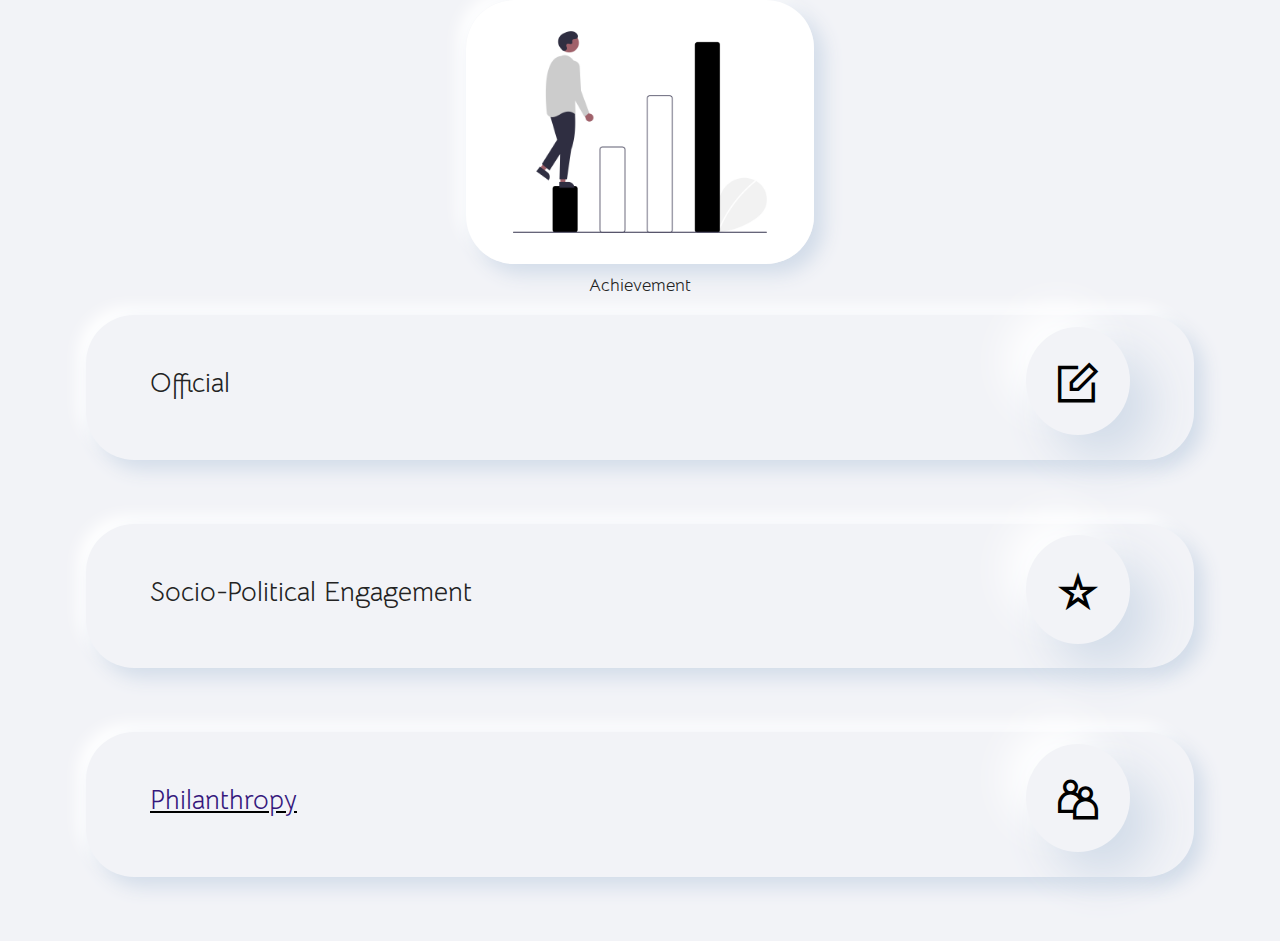
==== commit 7f2147cc: "Update malami.html" ====
--- a/malami.html
+++ b/malami.html
@@ -70,7 +70,7 @@
                 <div class="card-wrapper">
 
                     <div class="card-box">
-                        <h4 class="card-title mbr-fonts-style mb-2 display-5"><a href="malami-political.html" class="text-black">Socio-Political</a></h4>
+                        <h4 class="card-title mbr-fonts-style mb-2 display-5"><a href="malami-political.html" class="text-black">Socio-Political Engagement</a></h4>
                         
                     </div>
                     <a href="malami-political.html"><span class="mbr-iconfont m-auto mobi-mbri-star mobi-mbri"></span></a>
@@ -104,4 +104,4 @@
   
 
 </body>
-</html>+</html>
